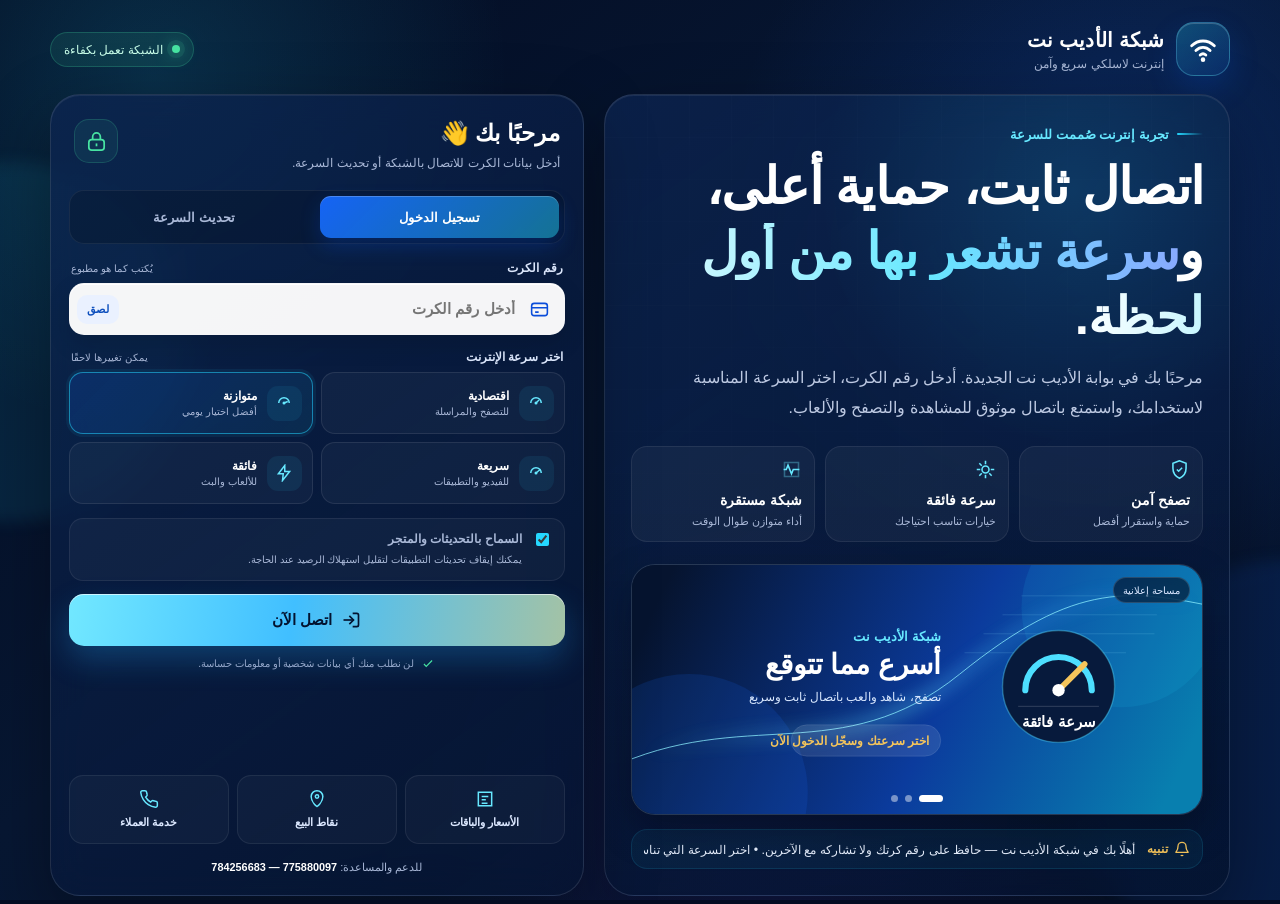
==== demo.html @ 9b427232 "إضافة صفحة معاينة للواجهة خارج الراوتر" ====
<!doctype html>
<html lang="ar" dir="rtl">
<head>
  <meta charset="utf-8" />
  <meta name="viewport" content="width=device-width,initial-scale=1" />
  <meta name="theme-color" content="#071733" />
  <title>معاينة واجهة الأديب نت</title>
  <style>
    html,body,iframe{width:100%;height:100%;margin:0;border:0;background:#030c22}
    .loading{position:fixed;inset:0;display:grid;place-items:center;color:#fff;font-family:Tahoma,Arial;background:#030c22}
  </style>
</head>
<body>
  <div class="loading" id="loading">جارٍ تحميل المعاينة...</div>
  <iframe id="preview" title="معاينة واجهة الأديب نت"></iframe>
  <script>
    fetch('index.html')
      .then(response=>response.text())
      .then(html=>{
        const clean=html
          .replace(/\$\(if[^)]*\)/g,'')
          .replace(/\$\(endif\)/g,'')
          .replace(/\$\(link-login-only\)/g,'#')
          .replace(/\$\(link-orig\)/g,'')
          .replace(/\$\(error\)/g,'')
          .replace(/\$\(chap-id\)/g,'')
          .replace(/\$\(chap-challenge\)/g,'')
          .replace('<form id="loginForm"','<form id="loginForm" onsubmit="event.preventDefault(); return false;"');
        document.getElementById('preview').srcdoc=clean;
        document.getElementById('loading').remove();
      })
      .catch(()=>{document.getElementById('loading').textContent='تعذر تحميل المعاينة.'});
  </script>
</body>
</html>
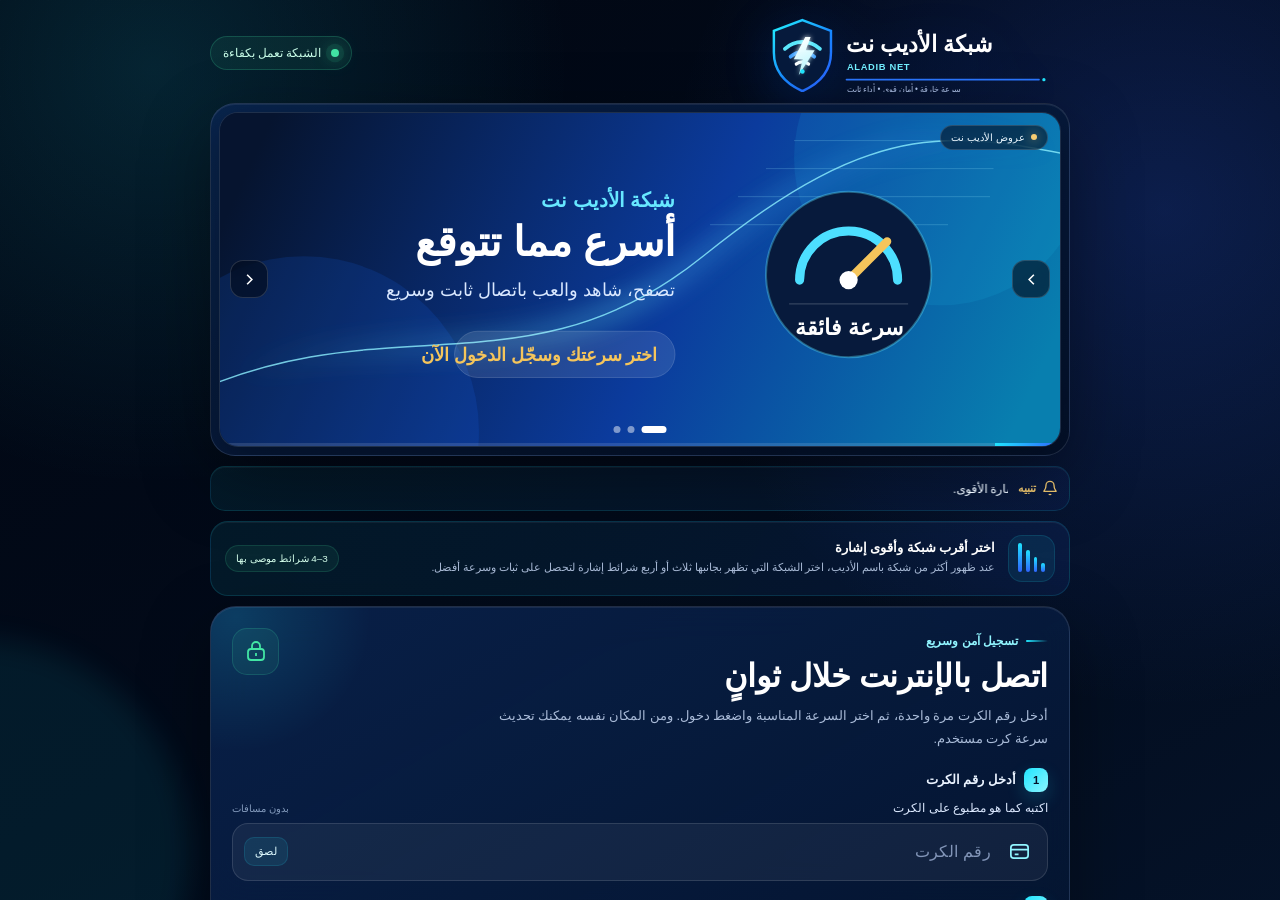
==== commit 9594ccdf: "إزالة معاينة iframe غير الضرورية وتقليل سطح الهجوم" ====
--- a/demo.html
+++ b/demo.html
@@ -3,33 +3,11 @@
 <head>
   <meta charset="utf-8" />
   <meta name="viewport" content="width=device-width,initial-scale=1" />
-  <meta name="theme-color" content="#071733" />
-  <title>معاينة واجهة الأديب نت</title>
-  <style>
-    html,body,iframe{width:100%;height:100%;margin:0;border:0;background:#030c22}
-    .loading{position:fixed;inset:0;display:grid;place-items:center;color:#fff;font-family:Tahoma,Arial;background:#030c22}
-  </style>
+  <meta name="theme-color" content="#020a19" />
+  <meta http-equiv="refresh" content="0;url=/" />
+  <title>شبكة الأديب نت</title>
 </head>
 <body>
-  <div class="loading" id="loading">جارٍ تحميل المعاينة...</div>
-  <iframe id="preview" title="معاينة واجهة الأديب نت"></iframe>
-  <script>
-    fetch('index.html')
-      .then(response=>response.text())
-      .then(html=>{
-        const clean=html
-          .replace(/\$\(if[^)]*\)/g,'')
-          .replace(/\$\(endif\)/g,'')
-          .replace(/\$\(link-login-only\)/g,'#')
-          .replace(/\$\(link-orig\)/g,'')
-          .replace(/\$\(error\)/g,'')
-          .replace(/\$\(chap-id\)/g,'')
-          .replace(/\$\(chap-challenge\)/g,'')
-          .replace('<form id="loginForm"','<form id="loginForm" onsubmit="event.preventDefault(); return false;"');
-        document.getElementById('preview').srcdoc=clean;
-        document.getElementById('loading').remove();
-      })
-      .catch(()=>{document.getElementById('loading').textContent='تعذر تحميل المعاينة.'});
-  </script>
+  <p><a href="/">فتح واجهة شبكة الأديب نت</a></p>
 </body>
 </html>
